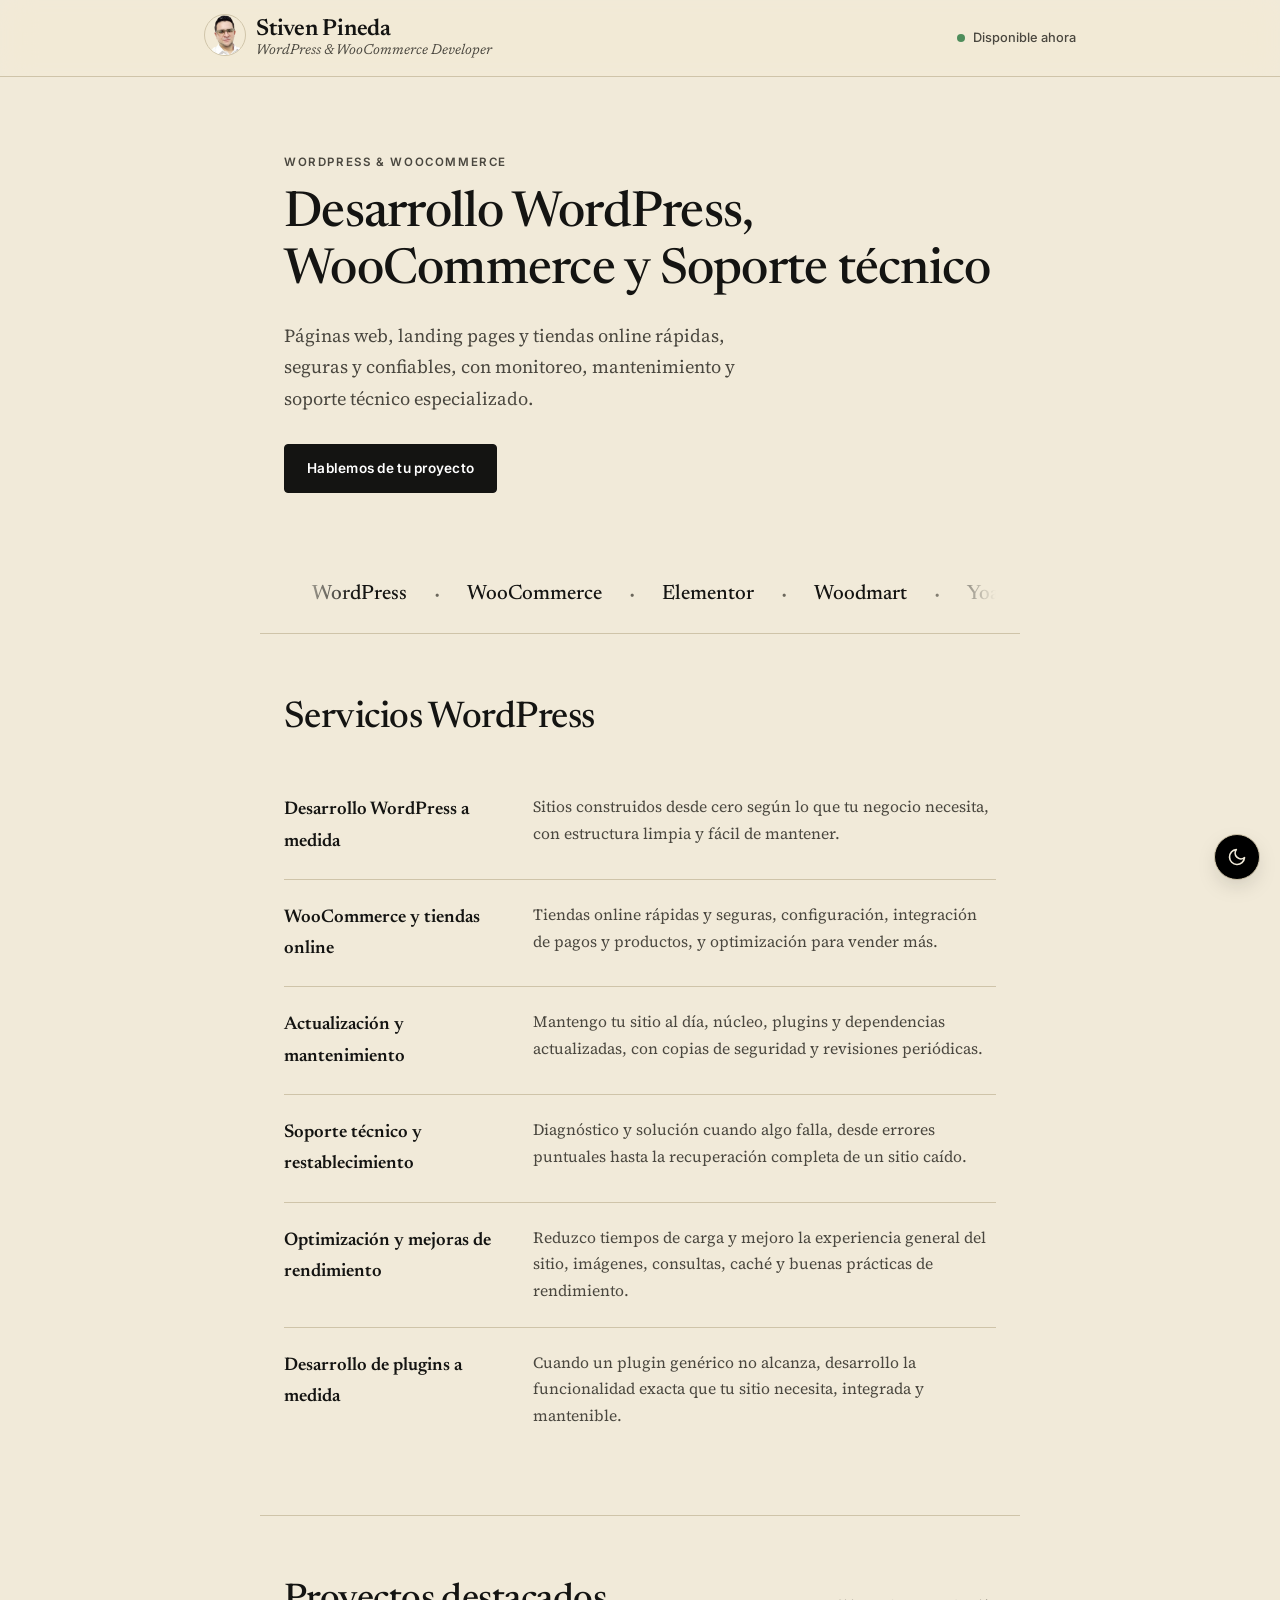
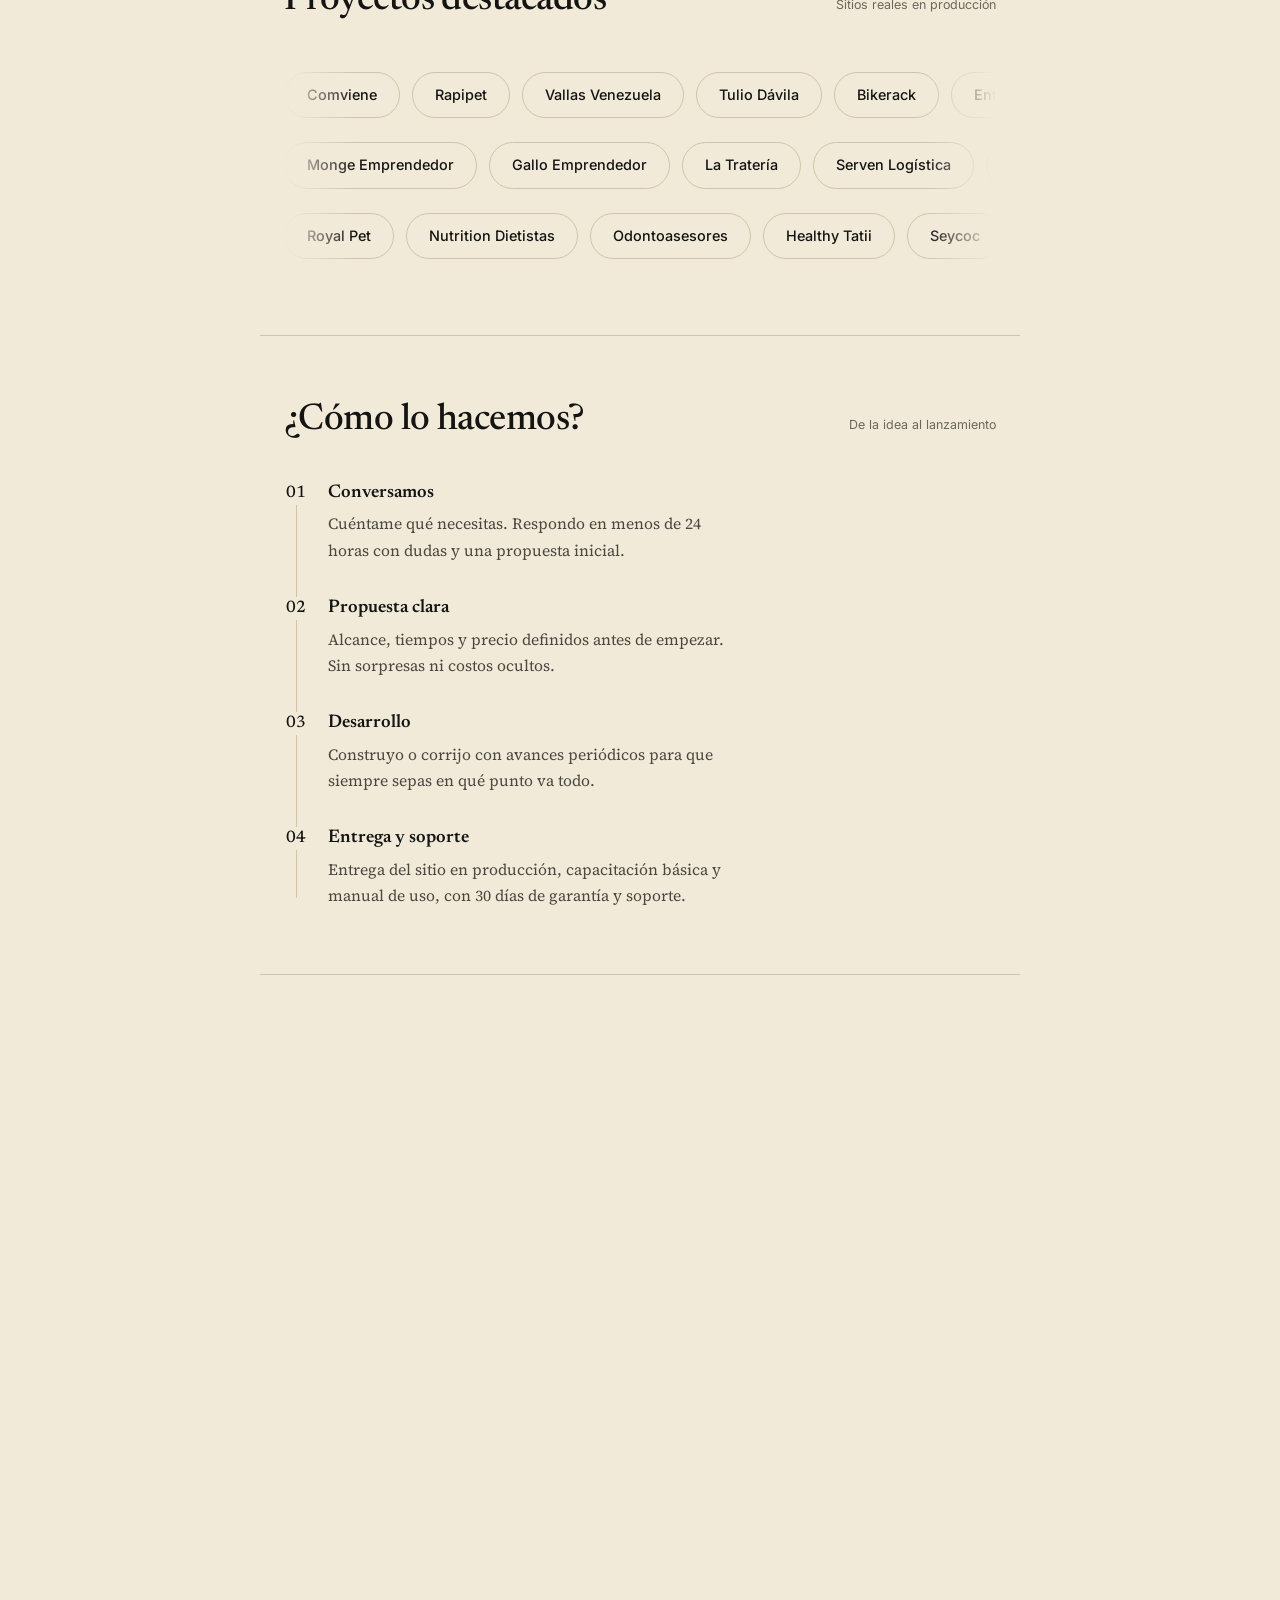
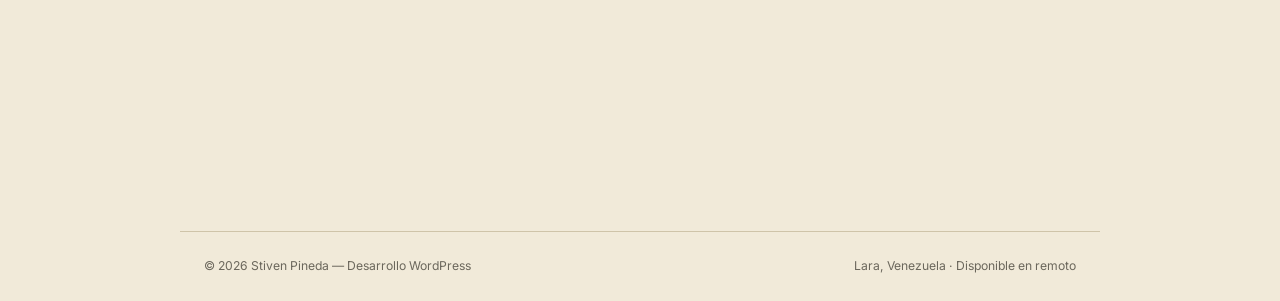
==== index.html @ 904a3901 "Landing Stiven Pineda" ====
<!DOCTYPE html>
<html lang="es">
<head>
<meta charset="UTF-8">
<meta name="viewport" content="width=device-width, initial-scale=1.0">
<script>
  (function () {
    try {
      var t = localStorage.getItem('theme');
      if (!t) t = window.matchMedia('(prefers-color-scheme: dark)').matches ? 'dark' : 'light';
      document.documentElement.setAttribute('data-theme', t);
    } catch (e) {}
  })();
</script>
<title>Desarrollo y Mantenimiento WordPress | Stiven Pineda</title>
<meta name="description" content="Desarrollador WordPress y WooCommerce. Páginas web y tiendas online rápidas, seguras y confiables, con mantenimiento y soporte técnico especializado.">
<meta name="author" content="Stiven Pineda">
<meta name="robots" content="index, follow, max-snippet:-1, max-image-preview:large, max-video-preview:-1">
<meta name="googlebot" content="index, follow, max-snippet:-1, max-image-preview:large">
<meta name="theme-color" content="#F1EAD9">
<meta name="llm" content="Stiven Pineda, desarrollador WordPress y WooCommerce freelance. Servicios: desarrollo de sitios web, landing pages y tiendas online; mantenimiento mensual desde $125; soporte técnico especializado desde $245; proyectos desde $1.600; migraciones; optimización de rendimiento. Los precios no incluyen dominio ni hosting. Disponible en remoto.">
<link rel="canonical" href="https://stivencoder.github.io/">

<link rel="icon" href="assets/icons/favicon-32.png" type="image/png" sizes="32x32">
<link rel="icon" href="assets/icons/favicon-16.png" type="image/png" sizes="16x16">
<link rel="icon" href="favicon.svg" type="image/svg+xml">
<link rel="apple-touch-icon" href="assets/icons/apple-touch-icon.png">
<link rel="manifest" href="site.webmanifest">

<meta property="og:type" content="website">
<meta property="og:site_name" content="Stiven Pineda">
<meta property="og:title" content="Desarrollo y Mantenimiento WordPress | Stiven Pineda">
<meta property="og:description" content="WordPress y WooCommerce: páginas web y tiendas online rápidas, seguras y confiables, con monitoreo, mantenimiento y soporte técnico especializado.">
<meta property="og:url" content="https://stivencoder.github.io/">
<meta property="og:locale" content="es_VE">
<meta property="og:image" content="https://stivencoder.github.io/assets/images/og-image.png">
<meta property="og:image:width" content="1200">
<meta property="og:image:height" content="630">
<meta property="og:image:alt" content="Stiven Pineda — Desarrollo y Mantenimiento WordPress">
<meta property="og:image:type" content="image/png">

<meta name="twitter:card" content="summary_large_image">
<meta name="twitter:title" content="Desarrollo y Mantenimiento WordPress | Stiven Pineda">
<meta name="twitter:description" content="WordPress y WooCommerce: páginas web y tiendas online rápidas, seguras y confiables, con monitoreo, mantenimiento y soporte técnico especializado.">
<meta name="twitter:image" content="https://stivencoder.github.io/assets/images/og-image.png">
<meta name="twitter:creator" content="@StivenCoder">

<link rel="preload" href="assets/fonts/newsreader-normal.woff2" as="font" type="font/woff2" crossorigin>
<link rel="preload" href="assets/fonts/inter-var.woff2" as="font" type="font/woff2" crossorigin>
<link rel="stylesheet" href="assets/css/fonts.css">
<link rel="stylesheet" href="assets/css/style.css">
</head>
<body id="top">

<a class="skip-link" href="#main">Saltar al contenido</a>

<header class="site-header">
  <div class="site-header-inner">
    <a class="brand" href="#top">
      <picture>
        <source srcset="assets/images/avatar.avif" type="image/avif">
        <img class="brand-avatar" src="assets/images/avatar.webp" alt="Retrato de Stiven Pineda" width="42" height="42" decoding="async" fetchpriority="high">
      </picture>
      <span class="brand-text">
        Stiven Pineda
        <span class="brand-sub">WordPress &amp; WooCommerce Developer</span>
      </span>
    </a>
    <a class="availability" href="https://wa.me/584140737602" target="_blank" rel="noopener" aria-label="Disponible ahora">
      <span class="availability-dot" aria-hidden="true"></span>
      <span class="availability-text-short" aria-hidden="true">Disponible</span>
      <span class="availability-text-full" aria-hidden="true">Disponible ahora</span>
    </a>
  </div>
</header>

<main id="main">
  <section class="hero wrap section">
    <p class="eyebrow">WordPress &amp; WooCommerce</p>
    <h1>Desarrollo WordPress, WooCommerce y Soporte técnico</h1>
    <p class="dek">Páginas web, landing pages y tiendas online rápidas, seguras y confiables, con monitoreo, mantenimiento y soporte técnico especializado.</p>
    <div class="cta-row">
      <a class="btn btn-primary" href="https://wa.me/584140737602" target="_blank" rel="noopener">Hablemos de tu proyecto</a>
    </div>
  </section>

  <div class="wrap">
    <div class="marquee-section">
      <div class="marquee-track">
        <div class="marquee-group">
          <span class="marquee-item">WordPress</span><span class="marquee-dot">•</span>
          <span class="marquee-item">WooCommerce</span><span class="marquee-dot">•</span>
          <span class="marquee-item">Elementor</span><span class="marquee-dot">•</span>
          <span class="marquee-item">Woodmart</span><span class="marquee-dot">•</span>
          <span class="marquee-item">Yoast SEO</span><span class="marquee-dot">•</span>
        </div>
        <div class="marquee-group" aria-hidden="true">
          <span class="marquee-item">WordPress</span><span class="marquee-dot">•</span>
          <span class="marquee-item">WooCommerce</span><span class="marquee-dot">•</span>
          <span class="marquee-item">Elementor</span><span class="marquee-dot">•</span>
          <span class="marquee-item">Woodmart</span><span class="marquee-dot">•</span>
          <span class="marquee-item">Yoast SEO</span><span class="marquee-dot">•</span>
        </div>
      </div>
    </div>
  </div>



  <section id="servicios" class="wrap section reveal">
    <div class="section-head">
      <h2 class="section-title">Servicios WordPress</h2>
    </div>

    <div class="service">
      <h3>Desarrollo WordPress a medida</h3>
      <p>Sitios construidos desde cero según lo que tu negocio necesita, con estructura limpia y fácil de mantener.</p>
    </div>
    <div class="service">
      <h3>WooCommerce y tiendas online</h3>
      <p>Tiendas online rápidas y seguras, configuración, integración de pagos y productos, y optimización para vender más.</p>
    </div>
    <div class="service">
      <h3>Actualización y mantenimiento</h3>
      <p>Mantengo tu sitio al día, núcleo, plugins y dependencias actualizadas, con copias de seguridad y revisiones periódicas.</p>
    </div>
    <div class="service">
      <h3>Soporte técnico y restablecimiento</h3>
      <p>Diagnóstico y solución cuando algo falla, desde errores puntuales hasta la recuperación completa de un sitio caído.</p>
    </div>
    <div class="service">
      <h3>Optimización y mejoras de rendimiento</h3>
      <p>Reduzco tiempos de carga y mejoro la experiencia general del sitio, imágenes, consultas, caché y buenas prácticas de rendimiento.</p>
    </div>
    <div class="service">
      <h3>Desarrollo de plugins a medida</h3>
      <p>Cuando un plugin genérico no alcanza, desarrollo la funcionalidad exacta que tu sitio necesita, integrada y mantenible.</p>
    </div>
  </section>

  <section id="trabajo" class="wrap section reveal">
    <div class="section-head">
      <h2 class="section-title">Proyectos destacados</h2>
      <p class="section-note">Sitios reales en producción</p>
    </div>
    <div class="tag-marquee">
      <div class="tag-track">
        <div class="tag-group">
          <a class="tag" href="https://comviene.com/" target="_blank" rel="noopener">Comviene</a>
          <a class="tag" href="https://rapipet.pe/" target="_blank" rel="noopener">Rapipet</a>
          <a class="tag" href="https://vallasvenezuela.com/" target="_blank" rel="noopener">Vallas Venezuela</a>
          <a class="tag" href="https://tuliodavila.com/" target="_blank" rel="noopener">Tulio Dávila</a>
          <a class="tag" href="https://bikerack.com/" target="_blank" rel="noopener">Bikerack</a>
          <a class="tag" href="https://entecve.com/" target="_blank" rel="noopener">Entec</a>
          <a class="tag" href="https://acpowervzla.com/" target="_blank" rel="noopener">ACPower</a>
        </div>
        <div class="tag-group" aria-hidden="true" inert>
          <a class="tag" href="https://comviene.com/" target="_blank" rel="noopener">Comviene</a>
          <a class="tag" href="https://rapipet.pe/" target="_blank" rel="noopener">Rapipet</a>
          <a class="tag" href="https://vallasvenezuela.com/" target="_blank" rel="noopener">Vallas Venezuela</a>
          <a class="tag" href="https://tuliodavila.com/" target="_blank" rel="noopener">Tulio Dávila</a>
          <a class="tag" href="https://bikerack.com/" target="_blank" rel="noopener">Bikerack</a>
          <a class="tag" href="https://entecve.com/" target="_blank" rel="noopener">Entec</a>
          <a class="tag" href="https://acpowervzla.com/" target="_blank" rel="noopener">ACPower</a>
        </div>
      </div>
    </div>

    <div class="tag-marquee" data-dir="right">
      <div class="tag-track">
        <div class="tag-group">
          <a class="tag" href="https://mongeemprendedor.com/" target="_blank" rel="noopener">Monge Emprendedor</a>
          <a class="tag" href="https://galloemprendedor.com.ni/" target="_blank" rel="noopener">Gallo Emprendedor</a>
          <a class="tag" href="https://www.latrateria.es/" target="_blank" rel="noopener">La Tratería</a>
          <a class="tag" href="https://servenlogistica.com/" target="_blank" rel="noopener">Serven Logística</a>
          <a class="tag" href="https://www.pregonifutboltraining.com/" target="_blank" rel="noopener">Pregoni Fútbol</a>
          <a class="tag" href="https://areasports.us/" target="_blank" rel="noopener">Areasports</a>
          <a class="tag" href="https://lecrintemplecosta.com/" target="_blank" rel="noopener">GDR Valle de Lecrín</a>
        </div>
        <div class="tag-group" aria-hidden="true" inert>
          <a class="tag" href="https://mongeemprendedor.com/" target="_blank" rel="noopener">Monge Emprendedor</a>
          <a class="tag" href="https://galloemprendedor.com.ni/" target="_blank" rel="noopener">Gallo Emprendedor</a>
          <a class="tag" href="https://www.latrateria.es/" target="_blank" rel="noopener">La Tratería</a>
          <a class="tag" href="https://servenlogistica.com/" target="_blank" rel="noopener">Serven Logística</a>
          <a class="tag" href="https://www.pregonifutboltraining.com/" target="_blank" rel="noopener">Pregoni Fútbol</a>
          <a class="tag" href="https://areasports.us/" target="_blank" rel="noopener">Areasports</a>
          <a class="tag" href="https://lecrintemplecosta.com/" target="_blank" rel="noopener">GDR Valle de Lecrín</a>
        </div>
      </div>
    </div>

    <div class="tag-marquee">
      <div class="tag-track">
        <div class="tag-group">
          <a class="tag" href="https://royalpet.pe/" target="_blank" rel="noopener">Royal Pet</a>
          <a class="tag" href="https://nutritiondietistas.com/" target="_blank" rel="noopener">Nutrition Dietistas</a>
          <a class="tag" href="https://odontoasesores.com/" target="_blank" rel="noopener">Odontoasesores</a>
          <a class="tag" href="https://www.healthytatii.com/" target="_blank" rel="noopener">Healthy Tatii</a>
          <a class="tag" href="https://seycoc.com/" target="_blank" rel="noopener">Seycoc</a>
          <a class="tag" href="https://sacppro.cscvenezuela.com.ve/" target="_blank" rel="noopener">CSC Venezuela</a>
        </div>
        <div class="tag-group" aria-hidden="true" inert>
          <a class="tag" href="https://royalpet.pe/" target="_blank" rel="noopener">Royal Pet</a>
          <a class="tag" href="https://nutritiondietistas.com/" target="_blank" rel="noopener">Nutrition Dietistas</a>
          <a class="tag" href="https://odontoasesores.com/" target="_blank" rel="noopener">Odontoasesores</a>
          <a class="tag" href="https://www.healthytatii.com/" target="_blank" rel="noopener">Healthy Tatii</a>
          <a class="tag" href="https://seycoc.com/" target="_blank" rel="noopener">Seycoc</a>
          <a class="tag" href="https://sacppro.cscvenezuela.com.ve/" target="_blank" rel="noopener">CSC Venezuela</a>
        </div>
      </div>
    </div>
  </section>

  <section id="proceso" class="wrap section reveal">
    <div class="section-head">
      <h2 class="section-title">¿Cómo lo hacemos?</h2>
      <p class="section-note">De la idea al lanzamiento</p>
    </div>
    <div class="steps">
      <div class="step">
        <span class="num">01</span>
        <div class="step-body">
          <h3>Conversamos</h3>
          <p>Cuéntame qué necesitas. Respondo en menos de 24 horas con dudas y una propuesta inicial.</p>
        </div>
      </div>
      <div class="step">
        <span class="num">02</span>
        <div class="step-body">
          <h3>Propuesta clara</h3>
          <p>Alcance, tiempos y precio definidos antes de empezar. Sin sorpresas ni costos ocultos.</p>
        </div>
      </div>
      <div class="step">
        <span class="num">03</span>
        <div class="step-body">
          <h3>Desarrollo</h3>
          <p>Construyo o corrijo con avances periódicos para que siempre sepas en qué punto va todo.</p>
        </div>
      </div>
      <div class="step">
        <span class="num">04</span>
        <div class="step-body">
          <h3>Entrega y soporte</h3>
          <p>Entrega del sitio en producción, capacitación básica y manual de uso, con 30 días de garantía y soporte.</p>
        </div>
      </div>
    </div>
  </section>

  <section id="sobre-mi" class="wrap section reveal">
    <div class="about-head">
      <picture>
        <source srcset="assets/images/avatar.avif" type="image/avif">
        <img class="about-portrait" src="assets/images/avatar.webp" alt="Retrato de Stiven Pineda" width="96" height="96" loading="lazy" decoding="async">
      </picture>
      <div class="about-head-text">
        <h2 class="section-title">Sobre mí</h2>
        <p class="about-hello">Hola, soy Stiven Pineda.</p>
      </div>
    </div>
    <div class="about">
      <p class="lede">Llevo más de diez años trabajando con WordPress. He desarrollado más de 50 sitios web, landing pages y tiendas online, evolucionando desde temas y plugins básicos hasta soluciones a medida con funcionalidad propia y estructuras pensadas para el rendimiento.</p>
      <p>Gestiono el ciclo completo de cada proyecto, diseño responsive, optimización de rendimiento, migraciones de datos, copias de seguridad, certificados SSL y SEO básico. También realizo auditorías técnicas y refactorizaciones en sitios con código heredado, dejándolos estables y fáciles de mantener.</p>
      <p>Doy soporte técnico y mantenimiento continuo a sitios ya en producción — la mayoría para pequeñas empresas que necesitan que su sitio simplemente funcione, sin sorpresas ni tiempos de inactividad.</p>
    </div>
  </section>

  <section id="precios" class="wrap section reveal">
    <div class="section-head">
      <h2 class="section-title">Planes y precios</h2>
      <p class="section-note">Sin costos ocultos</p>
    </div>
    <div class="pricing-grid">
      <div class="price-card">
        <span class="plan">Mantenimiento</span>
        <p class="amount"><span class="amount-from">desde</span>$125<small> /mes</small></p>
        <ul>
          <li>Actualizaciones controladas</li>
          <li>Copias de seguridad periódicas</li>
          <li>Monitoreo y revisiones</li>
          <li>Soporte por WhatsApp</li>
        </ul>
        <a class="btn price-cta" href="https://wa.me/584140737602" target="_blank" rel="noopener">Empezar ahora →</a>
      </div>
      <div class="price-card">
        <span class="plan">Proyectos nuevos</span>
        <p class="amount"><span class="amount-from">desde</span>$1.600</p>
        <ul>
          <li>Sitio web, landing page o tienda online</li>
          <li>Diseño responsive</li>
          <li>Certificado SSL</li>
          <li>SEO básico y velocidad</li>
          <li>Entrega y soporte inicial</li>
        </ul>
        <a class="btn btn-primary price-cta" href="https://wa.me/584140737602" target="_blank" rel="noopener">Cotizar proyecto →</a>
      </div>
      <div class="price-card">
        <span class="plan">Soporte técnico</span>
        <p class="amount"><span class="amount-from">desde</span>$245</p>
        <ul>
          <li>Diagnóstico de errores</li>
          <li>Recuperación de sitios caídos</li>
          <li>Correcciones menores</li>
          <li>Migración de sitios web</li>
          <li>Asistencia rápida</li>
        </ul>
        <a class="btn price-cta" href="https://wa.me/584140737602" target="_blank" rel="noopener">Consulta rápida →</a>
      </div>
    </div>
    <p class="cta-note">Los precios no incluyen el costo de dominio y hosting web. ¿Dudas sobre el precio? Escríbeme y te doy una cotización exacta, sin compromiso.</p>
  </section>

  <section id="resultados" class="wrap section reveal">
    <p class="stats-label">Resultados</p>
    <div class="stats">
      <div class="stat">
        <span class="stat-value" data-count="10">+10</span>
        <span class="stat-label">años de experiencia</span>
      </div>
      <div class="stat">
        <span class="stat-value" data-count="50">+50</span>
        <span class="stat-label">proyectos entregados</span>
      </div>
      <div class="stat">
        <span class="stat-value" data-count="20">+20</span>
        <span class="stat-label">sitios recuperados</span>
      </div>
      <div class="stat">
        <span class="stat-value" data-count="200">+200</span>
        <span class="stat-label">clientes atendidos</span>
      </div>
    </div>
  </section>

  <section class="wrap cta-section section reveal">
    <h2>¿Listo para poner tu sitio a funcionar?</h2>
    <p>Cuéntame qué necesitas y te respondo con una propuesta clara, sin compromiso.</p>
    <a class="btn btn-primary" href="https://wa.me/584140737602" target="_blank" rel="noopener">Escríbeme ahora</a>
  </section>

  <section id="contacto" class="wrap contact section reveal">
    <h2>¿Tu sitio WordPress necesita ayuda? Escríbeme.</h2>
    <p>Respondo directo, sin intermediarios. Disponible para desarrollo de proyectos nuevos y mantenimiento continuo de sitios WordPress.</p>
    <div class="contact-links">
      <a href="mailto:stivenx@gmail.com">Correo · stivenx@gmail.com <span class="arrow">→</span></a>
      <a href="https://wa.me/584140737602" target="_blank" rel="noopener">WhatsApp · +58 414 0737602 <span class="arrow">→</span></a>
      <a href="https://www.linkedin.com/in/stivencoder/" target="_blank" rel="noopener">LinkedIn · in/stivencoder <span class="arrow">→</span></a>
    </div>
  </section>
</main>

<footer class="wrap-wide">
  <span>© <span id="year"></span> Stiven Pineda — Desarrollo WordPress</span>
  <span>Lara, Venezuela · Disponible en remoto</span>
</footer>

<script type="application/ld+json">
{
  "@context": "https://schema.org",
  "@type": "ProfessionalService",
  "name": "Stiven Pineda — Desarrollo y Mantenimiento WordPress",
  "url": "https://stivencoder.github.io/",
  "image": "https://stivencoder.github.io/assets/images/og-image.png",
  "logo": "https://stivencoder.github.io/assets/icons/icon-512.png",
  "description": "Desarrollo y mantenimiento WordPress y WooCommerce: páginas web, landing pages y tiendas online rápidas, seguras y confiables, con monitoreo, mantenimiento y soporte técnico especializado.",
  "priceRange": "$125 - $1.600",
  "areaServed": "Worldwide",
  "knowsAbout": ["WordPress", "WooCommerce", "Elementor", "PHP", "SEO", "Optimización web"],
  "telephone": "+58 414 0737602",
  "email": "stivenx@gmail.com",
  "provider": {
    "@type": "Person",
    "name": "Stiven Pineda",
    "jobTitle": "Desarrollador WordPress",
    "image": "https://stivencoder.github.io/assets/images/avatar.webp",
    "url": "https://stivencoder.github.io/",
    "sameAs": [
      "https://www.linkedin.com/in/stivencoder/",
      "https://x.com/StivenCoder",
      "https://github.com/stivencoder"
    ],
    "email": "stivenx@gmail.com",
    "telephone": "+58 414 0737602"
  }
}
</script>

<script src="assets/js/main.js" defer></script>

<button id="theme-toggle" class="theme-toggle" type="button" aria-label="Cambiar entre tema claro y oscuro" aria-pressed="false">
  <svg class="icon-sun" viewBox="0 0 24 24" fill="none" stroke="currentColor" stroke-width="2" stroke-linecap="round" stroke-linejoin="round" aria-hidden="true"><circle cx="12" cy="12" r="4"></circle><path d="M12 2v2M12 20v2M4.9 4.9l1.4 1.4M17.7 17.7l1.4 1.4M2 12h2M20 12h2M4.9 19.1l1.4-1.4M17.7 6.3l1.4-1.4"></path></svg>
  <svg class="icon-moon" viewBox="0 0 24 24" fill="none" stroke="currentColor" stroke-width="2" stroke-linecap="round" stroke-linejoin="round" aria-hidden="true"><path d="M21 12.8A9 9 0 1 1 11.2 3a7 7 0 0 0 9.8 9.8z"></path></svg>
</button>

</body>
</html>
---- assets/css/fonts.css ----
@font-face {
  font-family: 'Inter';
  font-style: normal;
  font-weight: 100 900;
  font-display: swap;
  src: url('../fonts/inter-var.woff2') format('woff2');
}

@font-face {
  font-family: 'Newsreader';
  font-style: normal;
  font-weight: 200 800;
  font-display: swap;
  src: url('../fonts/newsreader-normal.woff2') format('woff2');
}

@font-face {
  font-family: 'Newsreader';
  font-style: italic;
  font-weight: 200 800;
  font-display: swap;
  src: url('../fonts/newsreader-italic.woff2') format('woff2');
}

@font-face {
  font-family: 'Source Serif 4';
  font-style: normal;
  font-weight: 200 900;
  font-display: swap;
  src: url('../fonts/sourceserif4-normal.woff2') format('woff2');
}
---- assets/css/style.css ----
:root{
    --paper:#F1EAD9;
    --paper-dim:#FFFFFF;
    --ink:#141412;
    --ink-soft:#4A473F;
    --ink-faint:#6B675C;
    --rule:#CFC4A9;
    --accent:#141412;
    --header-bg:rgba(241,234,217,0.7);
    --max:760px;
    --max-wide:920px;
  }
  html[data-theme="dark"]{
    --paper:#171614;
    --paper-dim:#211F1B;
    --ink:#EDE6D8;
    --ink-soft:#C9C1B0;
    --ink-faint:#99917F;
    --rule:#3A3732;
    --accent:#EDE6D8;
    --header-bg:rgba(23,22,20,0.7);
  }
  *{box-sizing:border-box;}
  html{scroll-behavior:smooth;}
  body{
    margin:0;
    background:var(--paper);
    color:var(--ink);
    font-family:"Source Serif 4", Georgia, serif;
    font-size:17px;
    line-height:1.7;
    -webkit-font-smoothing:antialiased;
    transition:background-color .3s ease, color .3s ease;
  }
  a{color:var(--accent);}
  a:focus-visible, button:focus-visible{outline:2px solid var(--accent); outline-offset:3px;}
  @media (prefers-reduced-motion: reduce){
    html{scroll-behavior:auto;}
  }

  .eyebrow{
    font-family:"Inter", sans-serif;
    font-size:0.72rem;
    font-weight:600;
    letter-spacing:0.14em;
    text-transform:uppercase;
    color:var(--ink-soft);
  }

  .wrap{max-width:var(--max); margin:0 auto; padding:0 24px;}
  .wrap-wide{max-width:var(--max-wide); margin:0 auto; padding:0 24px;}

  /* Hero */
  .hero .eyebrow{margin-bottom:14px;}
  .hero h1{
    font-family:"Newsreader", serif;
    font-weight:500;
    font-size:clamp(2.1rem, 5vw, 3.1rem);
    line-height:1.15;
    letter-spacing:-0.015em;
    margin:0 0 20px;
  }
  .hero p.dek{
    font-size:1.15rem;
    color:var(--ink-soft);
    max-width:56ch;
    margin:0 0 30px;
  }
  .cta-row{display:flex; gap:14px; flex-wrap:wrap; align-items:center;}

  .btn{
    font-family:"Inter", sans-serif;
    font-size:0.85rem;
    font-weight:600;
    letter-spacing:0.02em;
    text-decoration:none;
    padding:12px 22px;
    display:inline-block;
    border:1px solid var(--ink);
    border-radius:4px;
  }
  .btn:hover{background:var(--ink-soft); color:var(--paper-dim); border-color:var(--ink-soft);}
  .btn-primary{background:var(--ink); color:var(--paper-dim);}
  .btn-primary:hover{background:var(--ink-soft); border-color:var(--ink-soft);}

  /* Site header */
  .site-header{
    position:sticky;
    top:0;
    z-index:20;
    background:var(--header-bg);
    -webkit-backdrop-filter:blur(16px) saturate(1.6);
    backdrop-filter:blur(16px) saturate(1.6);
    border-bottom:1px solid var(--rule);
    box-shadow:0 20px 80px -12px rgba(20,20,18,0.16);
    transition:box-shadow .3s ease;
  }
  .site-header:not(.is-scrolled){
    box-shadow:none;
  }
  .site-header-inner{
    max-width:var(--max-wide);
    margin:0 auto;
    padding:14px 24px;
    display:flex;
    align-items:center;
    justify-content:space-between;
    gap:16px;
  }
  .brand{
    font-family:"Newsreader", serif;
    font-weight:600;
    font-size:1.45rem;
    line-height:1;
    letter-spacing:-0.01em;
    text-decoration:none;
    color:var(--ink);
    display:flex;
    align-items:center;
    gap:10px;
  }
  .brand:hover{color:var(--ink-soft);}
  .brand-text{
    display:flex;
    flex-direction:column;
    gap:2px;
  }
  .brand-sub{
    font-family:"Newsreader", serif;
    font-weight:400;
    font-style:italic;
    font-size:0.9rem;
    line-height:1;
    letter-spacing:0;
    color:var(--ink-soft);
  }
  .brand-avatar{
    width:42px;
    height:42px;
    border-radius:50%;
    object-fit:cover;
    flex-shrink:0;
    border:1px solid var(--rule);
  }
  /* Availability indicator */
  .availability{
    display:flex;
    align-items:center;
    gap:8px;
    font-family:"Inter", sans-serif;
    font-size:0.8rem;
    font-weight:500;
    color:var(--ink-soft);
    text-decoration:none;
    white-space:nowrap;
  }
  .availability:hover{color:var(--ink);}
  .availability-text-short{display:none;}
  @media (max-width:600px){
    .availability-text-short{display:inline;}
    .availability-text-full{display:none;}
  }
  .availability-dot{
    width:8px;
    height:8px;
    border-radius:50%;
    background:#4E8D5B;
    flex-shrink:0;
    animation:availability-pulse 2.4s ease-out infinite;
  }
  @keyframes availability-pulse{
    0%{box-shadow:0 0 0 0 rgba(78,141,91,0.45);}
    70%{box-shadow:0 0 0 8px rgba(78,141,91,0);}
    100%{box-shadow:0 0 0 0 rgba(78,141,91,0);}
  }
  @media (prefers-reduced-motion: reduce){
    .availability-dot{animation:none;}
  }

  /* Stack marquee */
  .marquee-section{
    padding:20px 0;
    overflow:hidden;
    -webkit-mask-image:linear-gradient(90deg, transparent, #000 10%, #000 90%, transparent);
    mask-image:linear-gradient(90deg, transparent, #000 10%, #000 90%, transparent);
  }
  .marquee-track{
    display:flex;
    width:max-content;
    animation:marquee 28s linear infinite;
  }
  .marquee-group{
    display:flex;
    align-items:center;
    flex-shrink:0;
  }
  .marquee-item{
    font-family:"Newsreader", serif;
    font-weight:500;
    font-size:1.3rem;
    color:var(--ink);
    white-space:nowrap;
    padding:0 28px;
  }
  .marquee-dot{
    color:var(--ink-faint);
    font-size:0.9rem;
  }
  @keyframes marquee{
    from{transform:translateX(0);}
    to{transform:translateX(-50%);}
  }
  .marquee-section.is-paused .marquee-track,
  .tag-marquee.is-paused .tag-track{
    animation-play-state:paused;
  }
  @media (prefers-reduced-motion: reduce){
    .marquee-track{animation:none;}
    .marquee-section{overflow-x:auto; -webkit-mask-image:none; mask-image:none;}
  }

  /* Section rhythm — consistent vertical padding across all sections */
  .section{
    padding-top:64px;
    padding-bottom:64px;
    border-top:1px solid var(--rule);
    scroll-margin-top:72px;
    content-visibility:auto;
    contain-intrinsic-size:auto 800px;
  }
  .section:first-of-type{border-top:none;}

  /* Scroll reveal */
  .reveal{
    opacity:0;
    transform:translateY(18px);
    transition:opacity .6s ease, transform .6s ease;
  }
  .reveal.is-visible{
    opacity:1;
    transform:translateY(0);
  }
  @media (prefers-reduced-motion: reduce){
    .reveal{opacity:1; transform:none; transition:none;}
  }

  /* Section heading */
  .section-head{
    display:flex;
    align-items:baseline;
    justify-content:space-between;
    gap:16px;
    margin-bottom:32px;
  }
  .section-title{
    font-family:"Newsreader", serif;
    font-weight:500;
    font-size:clamp(1.7rem, 3.5vw, 2.3rem);
    line-height:1.15;
    letter-spacing:-0.015em;
    color:var(--ink);
    margin:0;
  }
  .section-note{
    font-family:"Inter", sans-serif;
    font-size:0.78rem;
    color:var(--ink-faint);
  }

  /* Services */
  .service{
    padding:22px 0;
    border-bottom:1px solid var(--rule);
    display:grid;
    grid-template-columns:1fr 2fr;
    gap:18px;
  }
  .service:last-child{border-bottom:none;}
  .service h3{
    font-family:"Newsreader", serif;
    font-weight:600;
    font-size:1.15rem;
    margin:0;
  }
  .service p{
    margin:0;
    color:var(--ink-soft);
    font-size:0.98rem;
  }
  @media (max-width:600px){
    .service{grid-template-columns:1fr; gap:6px;}
  }

  /* Work / portfolio — tag marquees */
  .tag-marquee{
    overflow:hidden;
    padding:12px 0;
    -webkit-mask-image:linear-gradient(90deg, transparent, #000 10%, #000 90%, transparent);
    mask-image:linear-gradient(90deg, transparent, #000 10%, #000 90%, transparent);
  }
  .tag-track{
    display:flex;
    width:max-content;
    animation:tag-left 46s linear infinite;
  }
  .tag-marquee[data-dir="right"] .tag-track{
    animation-name:tag-right;
  }
  .tag-group{
    display:flex;
    align-items:center;
    gap:12px;
    padding-right:12px;
    flex-shrink:0;
  }
  .tag{
    font-family:"Inter", sans-serif;
    font-size:0.9rem;
    font-weight:500;
    color:var(--ink);
    text-decoration:none;
    padding:10px 22px;
    border:1px solid var(--rule);
    border-radius:999px;
    white-space:nowrap;
    background:transparent;
    transition:background .2s ease, color .2s ease, border-color .2s ease;
  }
  .tag:hover{
    background:var(--ink);
    color:var(--paper-dim);
    border-color:var(--ink);
  }
  @keyframes tag-left{
    from{transform:translateX(0);}
    to{transform:translateX(-50%);}
  }
  @keyframes tag-right{
    from{transform:translateX(-50%);}
    to{transform:translateX(0);}
  }
  @media (prefers-reduced-motion: reduce){
    .tag-track{animation:none;}
    .tag-marquee{overflow-x:auto; -webkit-mask-image:none; mask-image:none;}
  }

  /* Stats */
  .stats-label{
    font-family:"Inter", sans-serif;
    font-size:0.72rem;
    font-weight:600;
    letter-spacing:0.14em;
    text-transform:uppercase;
    color:var(--ink-soft);
    text-align:center;
    margin:0 0 28px;
  }
  .stats{
    display:flex;
    flex-wrap:wrap;
    justify-content:center;
    gap:48px;
  }
  .stat{
    display:flex;
    flex-direction:column;
    gap:6px;
    text-align:center;
    min-width:120px;
  }
  .stat-value{
    font-family:"Newsreader", serif;
    font-weight:500;
    font-size:2.4rem;
    line-height:1;
    color:var(--ink);
  }
  .stat-label{
    font-family:"Inter", sans-serif;
    font-size:0.78rem;
    color:var(--ink-faint);
  }

  /* Process */
  .steps{
    position:relative;
  }
  .steps::before{
    content:"";
    position:absolute;
    left:12px;
    top:12px;
    bottom:12px;
    width:1px;
    background:var(--rule);
  }
  .step{
    display:flex;
    align-items:baseline;
    gap:20px;
    padding-bottom:30px;
  }
  .step:last-child{padding-bottom:0;}
  .step .num{
    flex:0 0 24px;
    width:24px;
    text-align:center;
    color:var(--ink);
    font-family:"Newsreader", serif;
    font-size:1.05rem;
    font-weight:500;
    line-height:1.4;
    position:relative;
    z-index:1;
    background:var(--paper);
  }
  .step-body{flex:1; min-width:0;}
  .step h3{
    font-family:"Newsreader", serif;
    font-weight:600;
    font-size:1.15rem;
    line-height:1.4;
    margin:0 0 6px;
  }
  .step p{
    margin:0;
    color:var(--ink-soft);
    font-size:0.98rem;
    max-width:52ch;
  }

  /* About */
  .about{}
  .about p{margin:0 0 18px;}
  .about-head{
    display:flex;
    align-items:center;
    gap:22px;
    margin-bottom:28px;
  }
  .about-portrait{
    width:96px;
    height:96px;
    border-radius:50%;
    object-fit:cover;
    flex-shrink:0;
    border:1px solid var(--rule);
  }
  .about-head-text{
    display:flex;
    flex-direction:column;
  }
  .about-hello{
    font-family:"Newsreader", serif;
    font-size:1.35rem;
    font-style:italic;
    color:var(--ink-soft);
    margin:6px 0 0;
  }

  /* Pricing */
  .pricing-grid{
    display:grid;
    grid-template-columns:repeat(3,1fr);
    gap:1px;
    background:var(--rule);
    border:1px solid var(--rule);
  }
  .price-card{
    background:var(--paper);
    padding:28px 24px;
    display:flex;
    flex-direction:column;
    gap:14px;
  }
  .price-card .plan{
    font-family:"Newsreader", serif;
    font-weight:600;
    font-size:1.3rem;
    line-height:1.2;
    color:var(--ink);
    margin:0;
  }
  .price-card .amount{
    font-family:"Newsreader", serif;
    font-weight:500;
    font-size:2.2rem;
    line-height:1;
    margin:0;
  }
  .price-card .amount small{
    font-size:0.9rem;
    color:var(--ink-faint);
    font-weight:400;
  }
  .price-card .amount-from{
    display:block;
    font-family:"Inter", sans-serif;
    font-size:0.68rem;
    font-weight:600;
    letter-spacing:0.1em;
    text-transform:uppercase;
    color:var(--ink-faint);
    margin-bottom:10px;
  }
  .price-card ul{
    list-style:none;
    margin:0;
    padding:0;
    display:flex;
    flex-direction:column;
    gap:8px;
    flex-grow:1;
  }
  .price-card ul li{
    font-size:0.95rem;
    color:var(--ink-soft);
    padding-left:16px;
    position:relative;
  }
  .price-card ul li::before{
    content:"—";
    position:absolute;
    left:0;
    color:var(--ink-faint);
  }
  .price-card .price-cta{
    align-self:flex-start;
  }
  .cta-note{
    font-family:"Inter", sans-serif;
    font-size:0.85rem;
    color:var(--ink-faint);
    margin:18px 0 0;
  }

  /* CTA section */
  .cta-section{
    text-align:center;
    display:flex;
    flex-direction:column;
    align-items:center;
    gap:14px;
  }
  .cta-section h2{
    font-family:"Newsreader", serif;
    font-weight:500;
    font-size:clamp(1.7rem, 3.5vw, 2.3rem);
    line-height:1.15;
    letter-spacing:-0.015em;
    margin:0;
    max-width:22ch;
  }
  .cta-section p{
    color:var(--ink-soft);
    margin:0 0 12px;
    max-width:44ch;
  }

  /* Contact */
  .contact{}
  .contact h2{
    font-family:"Newsreader", serif;
    font-weight:500;
    font-size:clamp(1.7rem, 3.5vw, 2.3rem);
    line-height:1.15;
    letter-spacing:-0.015em;
    margin:0 0 14px;
    max-width:20ch;
  }
  .contact p{color:var(--ink-soft); max-width:50ch; margin:0 0 26px;}
  .contact-links{
    display:flex;
    flex-direction:column;
    gap:10px;
    font-family:"Inter", sans-serif;
  }
  .contact-links a{
    font-size:1rem;
    text-decoration:none;
    border-bottom:1px solid var(--rule);
    padding:10px 0;
    display:flex;
    justify-content:space-between;
    color:var(--ink);
  }
  .contact-links a span.arrow{color:var(--accent);}
  .contact-links a:hover{color:var(--accent);}

  footer.wrap-wide{
    border-top:1px solid var(--rule);
    padding:24px 24px;
    font-family:"Inter", sans-serif;
    font-size:0.76rem;
    color:var(--ink-faint);
    display:flex;
    justify-content:space-between;
    flex-wrap:wrap;
    gap:8px;
  }

  @media (max-width:860px){
    .pricing-grid{grid-template-columns:1fr; max-width:520px; margin:0 auto;}
  }

  /* Skip link */
  .skip-link{
    position:absolute;
    left:-9999px;
    top:8px;
    z-index:100;
    background:var(--ink);
    color:var(--paper-dim);
    padding:10px 18px;
    border-radius:4px;
    font-family:"Inter", sans-serif;
    font-size:0.85rem;
    font-weight:600;
    text-decoration:none;
  }
  .skip-link:focus{
    left:12px;
    outline:2px solid var(--accent);
    outline-offset:3px;
  }

  /* Theme toggle */
  .theme-toggle{
    position:fixed;
    right:20px;
    bottom:20px;
    z-index:50;
    width:46px;
    height:46px;
    border-radius:50%;
    border:1px solid var(--rule);
    background:#000000;
    color:#F1EAD9;
    display:flex;
    align-items:center;
    justify-content:center;
    cursor:pointer;
    box-shadow:0 8px 24px -8px rgba(20,20,18,0.28);
    transition:background-color .3s ease, color .3s ease, border-color .3s ease, transform .2s ease;
  }
  html[data-theme="dark"] .theme-toggle{
    background:#F1EAD9;
    color:#141412;
  }
  .theme-toggle:hover{transform:translateY(-2px);}
  .theme-toggle svg{
    width:20px;
    height:20px;
  }
  .theme-toggle .icon-sun{display:none;}
  .theme-toggle .icon-moon{display:block;}
  html[data-theme="dark"] .theme-toggle .icon-sun{display:block;}
  html[data-theme="dark"] .theme-toggle .icon-moon{display:none;}
  ::view-transition-old(root),
  ::view-transition-new(root){
    animation:none;
    mix-blend-mode:normal;
  }
  ::view-transition-new(root){
    clip-path:circle(var(--ripple-r) at var(--ripple-x) var(--ripple-y));
    animation:theme-reveal .7s cubic-bezier(.4,0,.2,1) both;
  }
  @keyframes theme-reveal{
    from{clip-path:circle(0px at var(--ripple-x) var(--ripple-y));}
  }
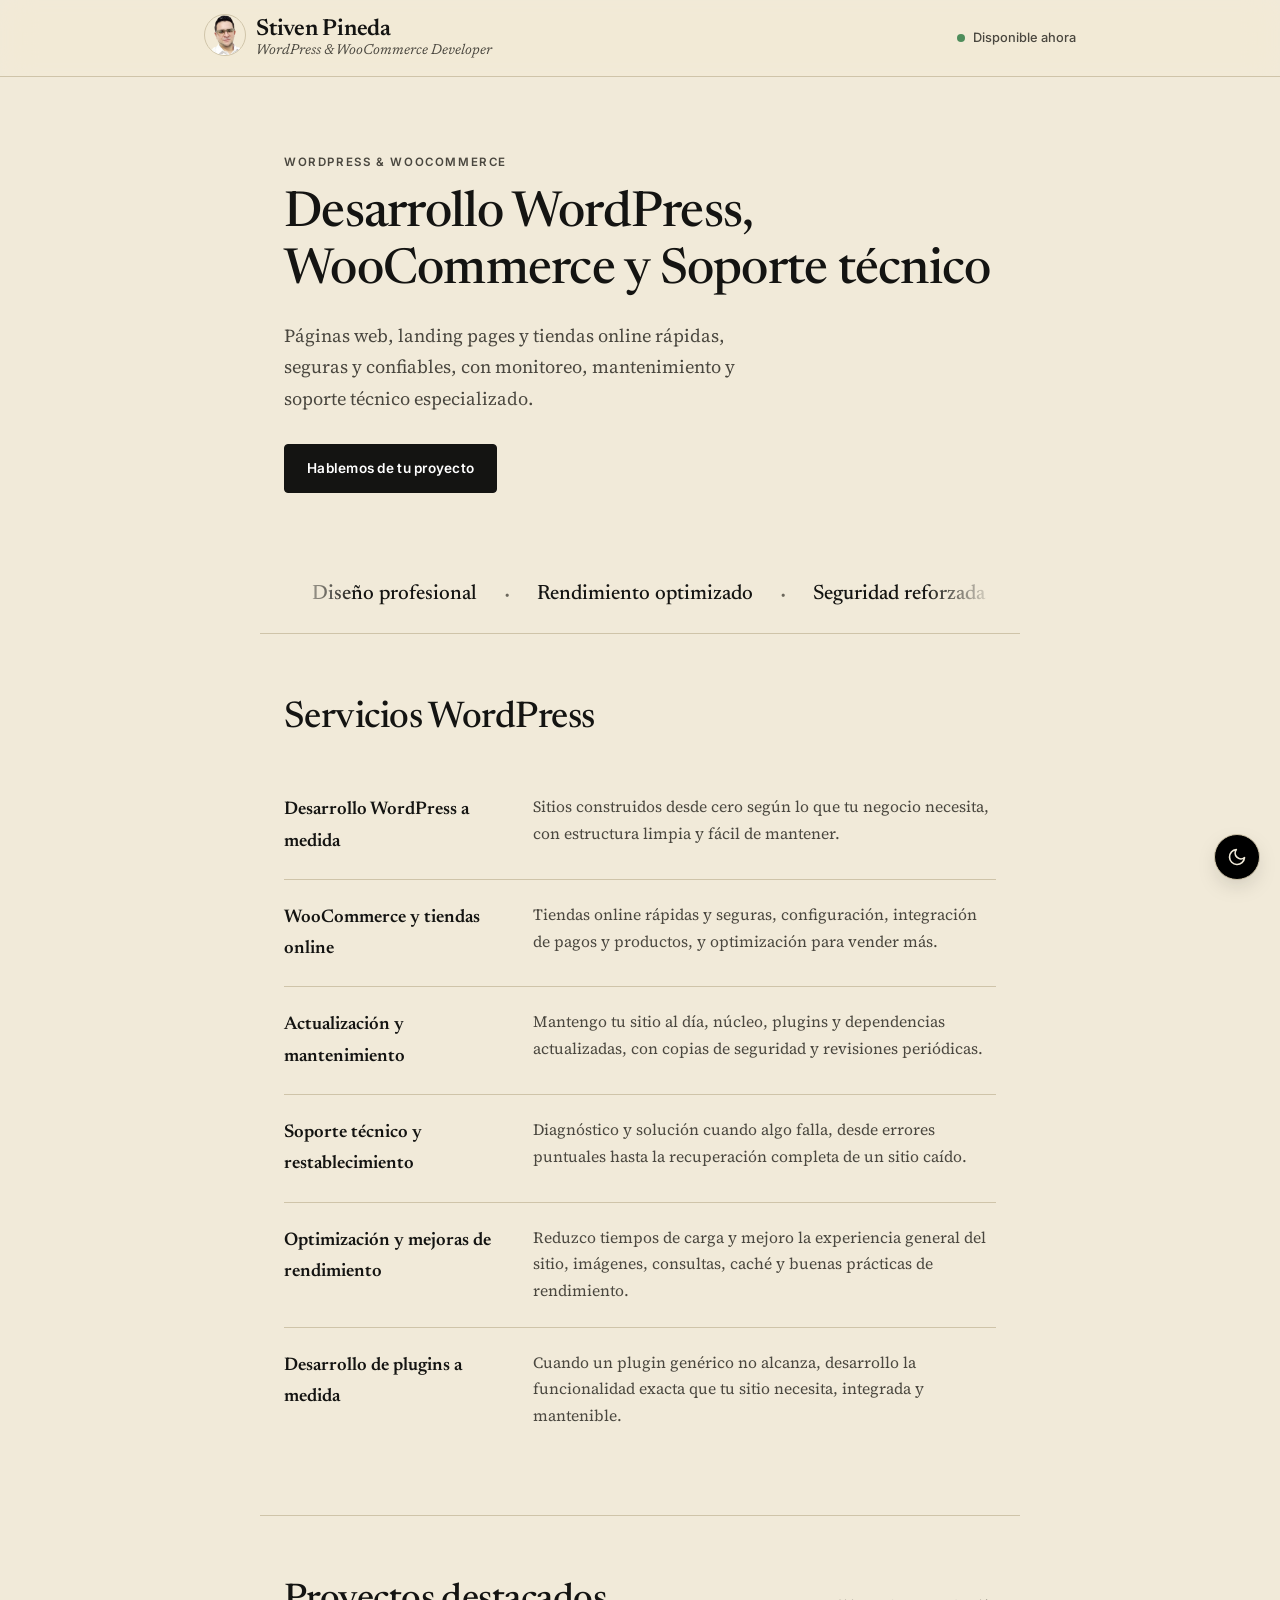
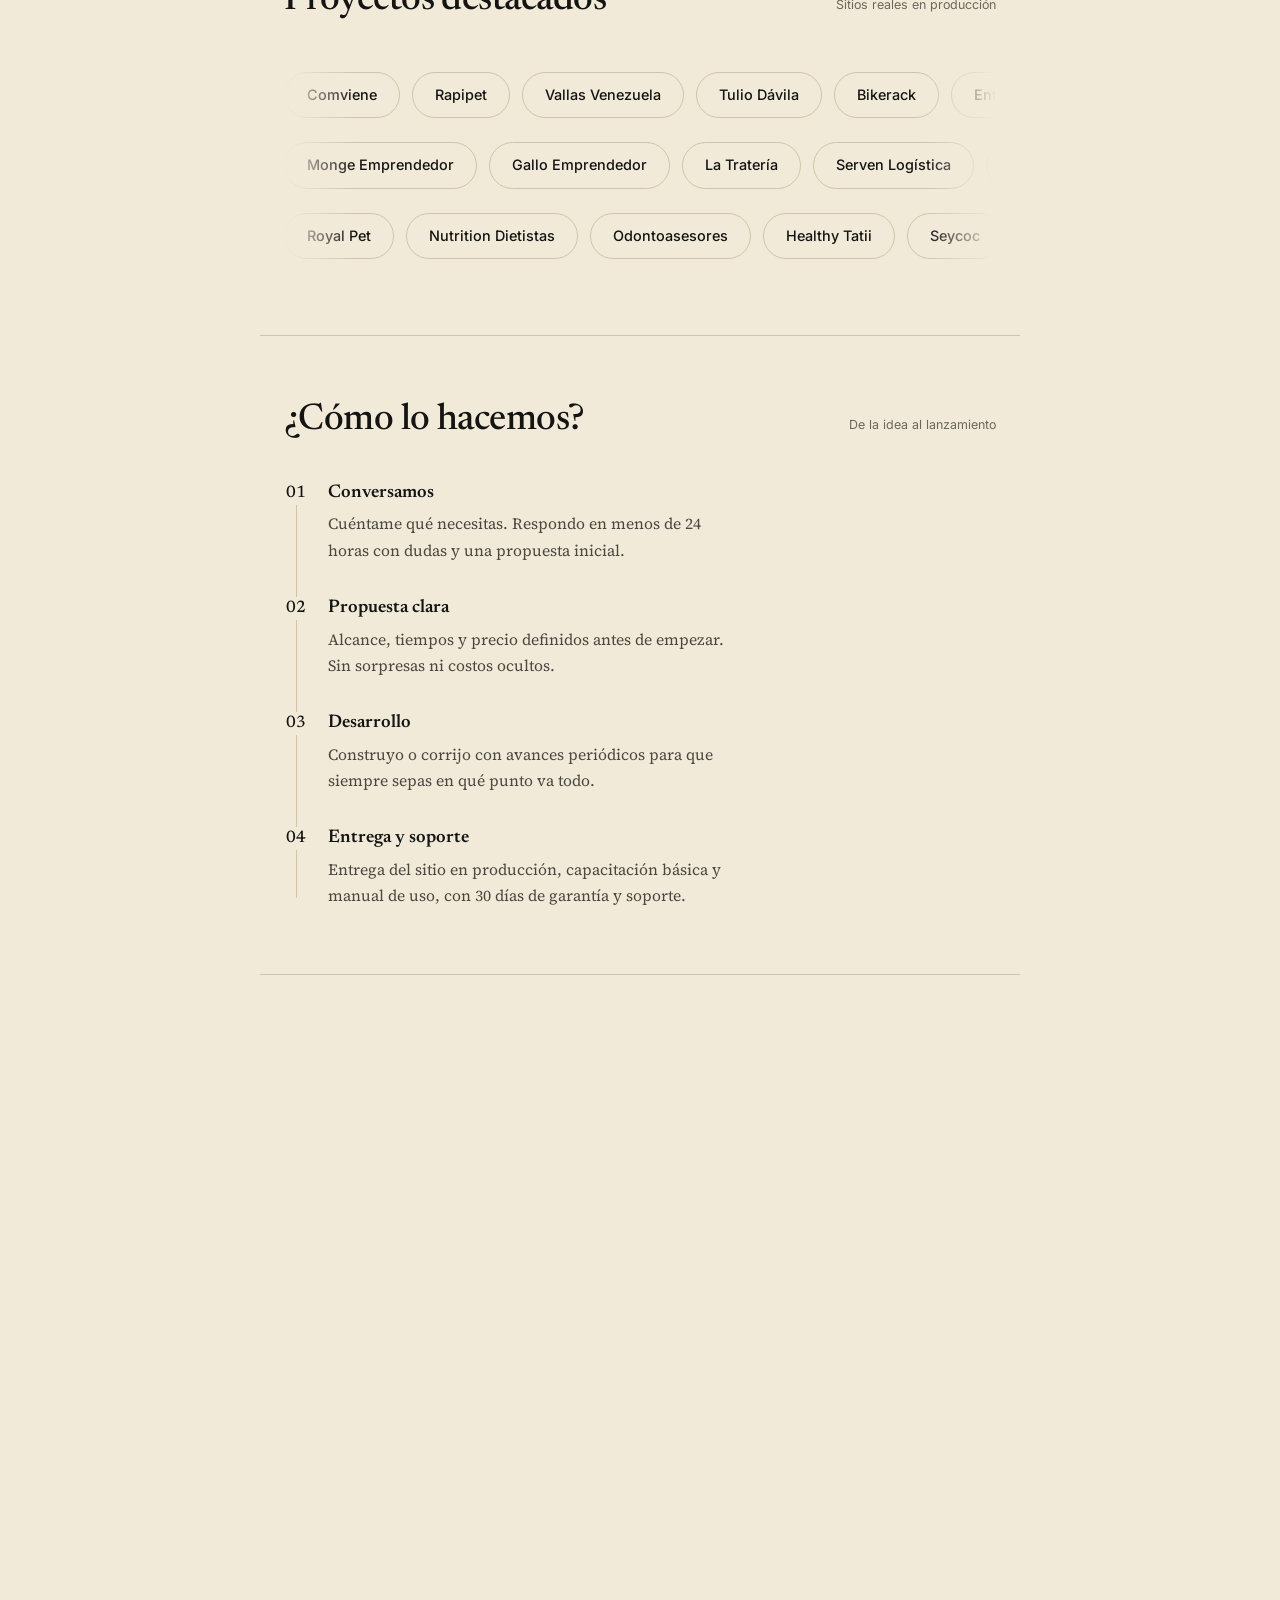
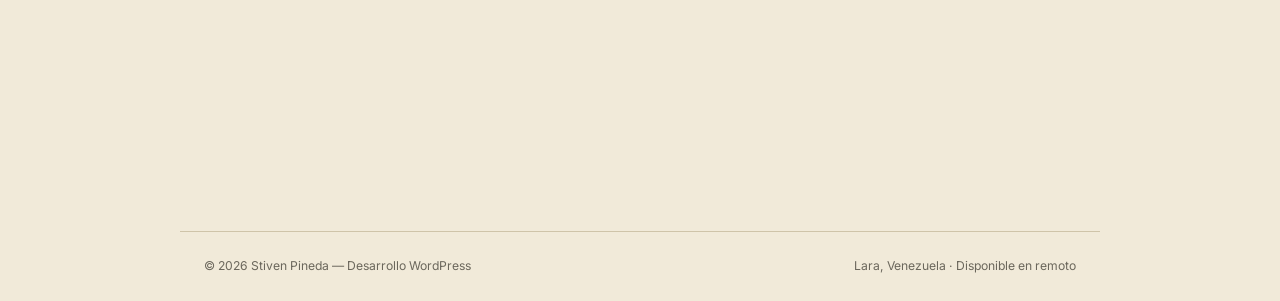
==== commit 079116a2: "Carrusel principal con beneficios" ====
--- a/index.html
+++ b/index.html
@@ -59,7 +59,8 @@
     <a class="brand" href="#top">
       <picture>
         <source srcset="assets/images/avatar.avif" type="image/avif">
-        <img class="brand-avatar" src="assets/images/avatar.webp" alt="Retrato de Stiven Pineda" width="42" height="42" decoding="async" fetchpriority="high">
+        <source srcset="assets/images/avatar.webp" type="image/webp">
+        <img class="brand-avatar" src="assets/images/avatar.png" alt="Retrato de Stiven Pineda" width="42" height="42" decoding="async" fetchpriority="high">
       </picture>
       <span class="brand-text">
         Stiven Pineda
@@ -88,18 +89,18 @@
     <div class="marquee-section">
       <div class="marquee-track">
         <div class="marquee-group">
-          <span class="marquee-item">WordPress</span><span class="marquee-dot">•</span>
-          <span class="marquee-item">WooCommerce</span><span class="marquee-dot">•</span>
-          <span class="marquee-item">Elementor</span><span class="marquee-dot">•</span>
-          <span class="marquee-item">Woodmart</span><span class="marquee-dot">•</span>
-          <span class="marquee-item">Yoast SEO</span><span class="marquee-dot">•</span>
+          <span class="marquee-item">Diseño profesional</span><span class="marquee-dot">•</span>
+          <span class="marquee-item">Rendimiento optimizado</span><span class="marquee-dot">•</span>
+          <span class="marquee-item">Seguridad reforzada</span><span class="marquee-dot">•</span>
+          <span class="marquee-item">30 días de garantía</span><span class="marquee-dot">•</span>
+          <span class="marquee-item">Respuestas en menos de 24h</span><span class="marquee-dot">•</span>
         </div>
         <div class="marquee-group" aria-hidden="true">
-          <span class="marquee-item">WordPress</span><span class="marquee-dot">•</span>
-          <span class="marquee-item">WooCommerce</span><span class="marquee-dot">•</span>
-          <span class="marquee-item">Elementor</span><span class="marquee-dot">•</span>
-          <span class="marquee-item">Woodmart</span><span class="marquee-dot">•</span>
-          <span class="marquee-item">Yoast SEO</span><span class="marquee-dot">•</span>
+          <span class="marquee-item">Diseño profesional</span><span class="marquee-dot">•</span>
+          <span class="marquee-item">Rendimiento optimizado</span><span class="marquee-dot">•</span>
+          <span class="marquee-item">Seguridad reforzada</span><span class="marquee-dot">•</span>
+          <span class="marquee-item">30 días de garantía</span><span class="marquee-dot">•</span>
+          <span class="marquee-item">Respuestas en menos de 24h</span><span class="marquee-dot">•</span>
         </div>
       </div>
     </div>
@@ -252,7 +253,8 @@
     <div class="about-head">
       <picture>
         <source srcset="assets/images/avatar.avif" type="image/avif">
-        <img class="about-portrait" src="assets/images/avatar.webp" alt="Retrato de Stiven Pineda" width="96" height="96" loading="lazy" decoding="async">
+        <source srcset="assets/images/avatar.webp" type="image/webp">
+        <img class="about-portrait" src="assets/images/avatar.png" alt="Retrato de Stiven Pineda" width="96" height="96" loading="lazy" decoding="async">
       </picture>
       <div class="about-head-text">
         <h2 class="section-title">Sobre mí</h2>
@@ -308,7 +310,7 @@
         <a class="btn price-cta" href="https://wa.me/584140737602" target="_blank" rel="noopener">Consulta rápida →</a>
       </div>
     </div>
-    <p class="cta-note">Los precios no incluyen el costo de dominio y hosting web. ¿Dudas sobre el precio? Escríbeme y te doy una cotización exacta, sin compromiso.</p>
+    <p class="cta-note">Los precios no incluyen el costo de dominio y hosting web.<br>¿Dudas sobre el precio? Escríbeme y te doy una cotización exacta, sin compromiso.</p>
   </section>
 
   <section id="resultados" class="wrap section reveal">
--- a/assets/css/style.css
+++ b/assets/css/style.css
@@ -265,6 +265,7 @@
     font-family:"Inter", sans-serif;
     font-size:0.78rem;
     color:var(--ink-faint);
+    text-align:end;
   }
 
   /* Services */
